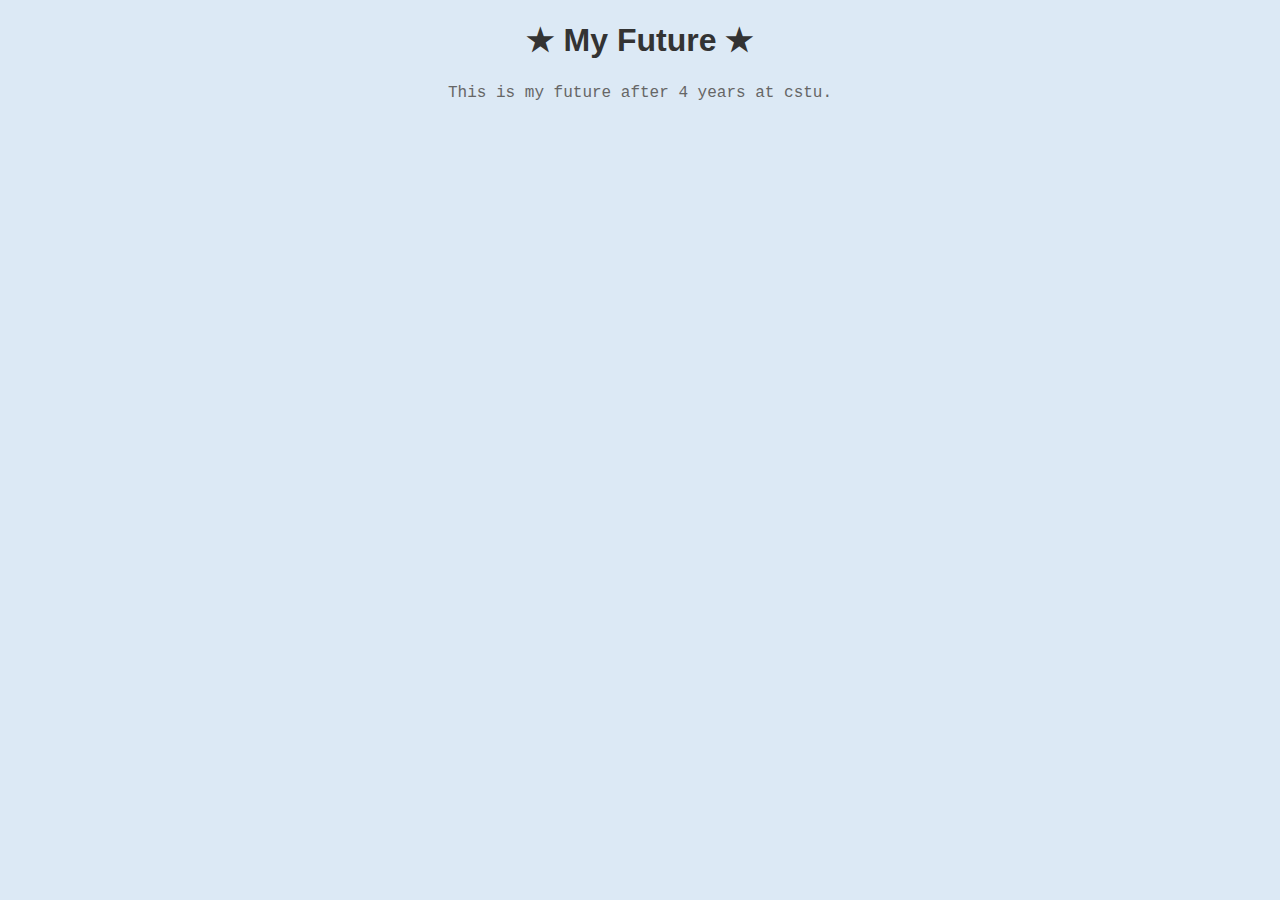
==== myfuture.html @ 263c1077 "Addcontent for myfuture.html" ====
<!DOCTYPE html>
<html lang="en">
<head>
    <meta charset="UTF-8">
    <meta name="viewport" content="width=device-width, initial-scale=1.0">
    <title>myfuture</title>
    <link rel="stylesheet" href="mystyle.css">
    
    <style>
        body {
                font-family: Arial, sans-serif;
            }
            h1 {
                color: #333;
            }
            p {
                color: #666;
            }
            table {
                border: 1px solid black;
                border-collapse: collapse;
                text-align: center;
            }

            @import url('https://fonts.googleapis.com/css2?family=Swanky+and+Moo+Moo&display=swap');
    </style>
</head> 
<body>

    <div class="head-myfuture" align="center">
        <div class="head-myfuture1">
            <h1><b>★ My Future ★</b></h1>
        </div>
        <div class="phead-myfuture">
            <p>This is my future after 4 years at cstu.</p>
        </div>
        
    </div>
        

    <main>
      
    </main>

</body>
</html>
---- mystyle.css ----
.swanky-and-moo-moo-regular {
    font-family: "Swanky and Moo Moo", cursive;
    font-weight: 400;
    font-style: normal;
  }
  

body {
    margin: 0;
    padding: 0;
    background-color: #dce9f5;
}


.head-profile {
    text-align: center;
    padding: 30px;
}

.head1 h1 {
    font-family: "Swanky and Moo Moo", cursive;
    color: #51658b ;
    margin: 0;
}

.head2 p {
    font-family: "Lucida Console", "Courier New", monospace;
    color: #9c7979;
    margin: 0;
}


.content1, .content2, .content3, .content4, .content6 {
    padding: 40px;
    margin: 0 auto;
    max-width: 800px;
    background-color: #fffcf2;
    border: 1px solid hsl(0, 0%, 87%);
    border-radius: 8px;
    box-shadow: 0 0 10px rgba(0, 0, 0, 0.1);
    position: relative;
}

.content1 {
    margin-bottom: 30px; 
}

.content2 {
    margin-bottom: 30px; 
}

.content3 {
    margin-bottom: 30px; 
}

.content4 {
    margin-bottom: 30px; 
}

.content5 {
    margin-bottom: 30px;
}

.content6 {
    margin-bottom: 30px;
}


.content1 h2, .content2 h2, .content3 h2, .content4 h2, .content5 h2, .content6 h2 {
    font-family: "Swanky and Moo Moo", cursive;
    color: #b890b2;
    text-align: center;
}

.vdo video {
    width: 100%;
    height: auto;
    border: 1px solid #ddd;
    border-radius: 20px;
}

.image-container img {
    width:30pc;
    height: 20pc;
    object-fit: cover;
    border-radius: 8px;
    border: 1px solid #ddd;
}

.img-strengths img {
    width:10pc;
    height: 10pc;
    object-fit: cover;
    border-radius: 8px;
    border: 1px solid #ddd;
}

.img-weaknesses img {
    width:10pc;
    height: 10pc;
    object-fit: cover;
    border-radius: 8px;
    border: 1px solid #ddd;
}

.img-interests img {
    width:30pc;
    height: 20pc;
    object-fit: cover;
    border-radius: 8px;
    border: 1px solid #ddd;
}

.img-motivation img {
    width:30pc;
    height: 20pc;
    object-fit: cover;
    border-radius: 8px;
    border: 1px solid #ddd;
}

table {
    width: 100%;
    border-collapse: collapse;
    margin-top: 20px;
}

th, td {
    border: 1px solid #ddd;
    padding: 8px;
    text-align: left;
}

th {
    background-color: #f4f4f4;
}


ul {
    padding-left: 20px;
}

li {
    margin-bottom: 10px;
}


p {
    font-family: "Lucida Console", "Courier New", monospace;
    color: #666;
    line-height: 1.6;
    margin: 0 0 10px;
}


a {
    color: #1e90ff;
    text-decoration: none;
}

a:hover {
    text-decoration: underline;
}

.bg-img1 {
    width: 250px;
    height:250px;
    background-image: url('resources/star.png');
    background-size: cover;
    background-position: center;
    background-repeat: no-repeat;
    position: absolute;
    left: 40px;
    top: 0px;
    z-index: 0;
    transform: rotate(90deg);                                                                                                                                                                                                                                                                              
}

.bg-img2 {
    width: 250px;
    height:250px;
    background-image: url('resources/star.png');
    background-size: cover;
    background-position: center;
    background-repeat: no-repeat;
    position: absolute;
    left: 780px;
    top: 450px;
    z-index: 0;;  
    transform: rotate(45deg);                                                                                                                                                                                                                                                                               
}

.bg-img3 {
    width: 180px;
    height: 150px;
    background-image: url('resources/yellow.png');
    background-size: cover;
    background-position: center;
    background-repeat: no-repeat;
    position: absolute;
    left: 100px;
    top: 100px;
    z-index: 0;;  
    transform: rotate(-20deg);                                                                                                                                                                                                                                                                               
}

.bg-img4 {
    width: 140px;
    height: 140px;
    background-image: url('resources/mhee.png');
    background-size: contain;
    background-position: center;
    background-repeat: no-repeat;
    position: absolute;
    left: 620px;
    top: 320px;
    z-index: 0;;  
    transform: rotate(10deg);                                                                                                                                                                                                                                                                               
}

.bg-img5 {
    width: 140px;
    height: 140px;
    background-image: url('resources/tai.png');
    background-size: contain;
    background-position: center;
    background-repeat: no-repeat;
    position: absolute;
    left: 120px;
    top: 80px;
    z-index: 0;;  
    transform: rotate(-15deg);                                                                                                                                                                                                                                                                               
}

.bg-img6 {
    width: 170px;
    height: 170px;
    background-image: url('resources/yellow.png');
    background-size: contain;
    background-position: center;
    background-repeat: no-repeat;
    position: absolute;
    left: 610px;
    top: 300px;
    z-index: 0;;  
    transform: rotate(17deg);                                                                                                                                                                                                                                                                               
}

.bg-img7 {
    width: 250px;
    height:250px;
    background-image: url('resources/star.png');
    background-size: cover;
    background-position: center;
    background-repeat: no-repeat;
    position: absolute;
    right: 780px;
    top: 450px;
    z-index: 1;;  
    transform: rotate(45deg);                                                                                                                                                                                                                                                                               
}

.bg-img8 {
    width: 250px;
    height:250px;
    background-image: url('resources/star.png');
    background-size: cover;
    background-position: center;
    background-repeat: no-repeat;
    position: absolute;
    left: 790px;
    top: 580px;
    z-index: 1;;  
    transform: rotate(45deg);
}
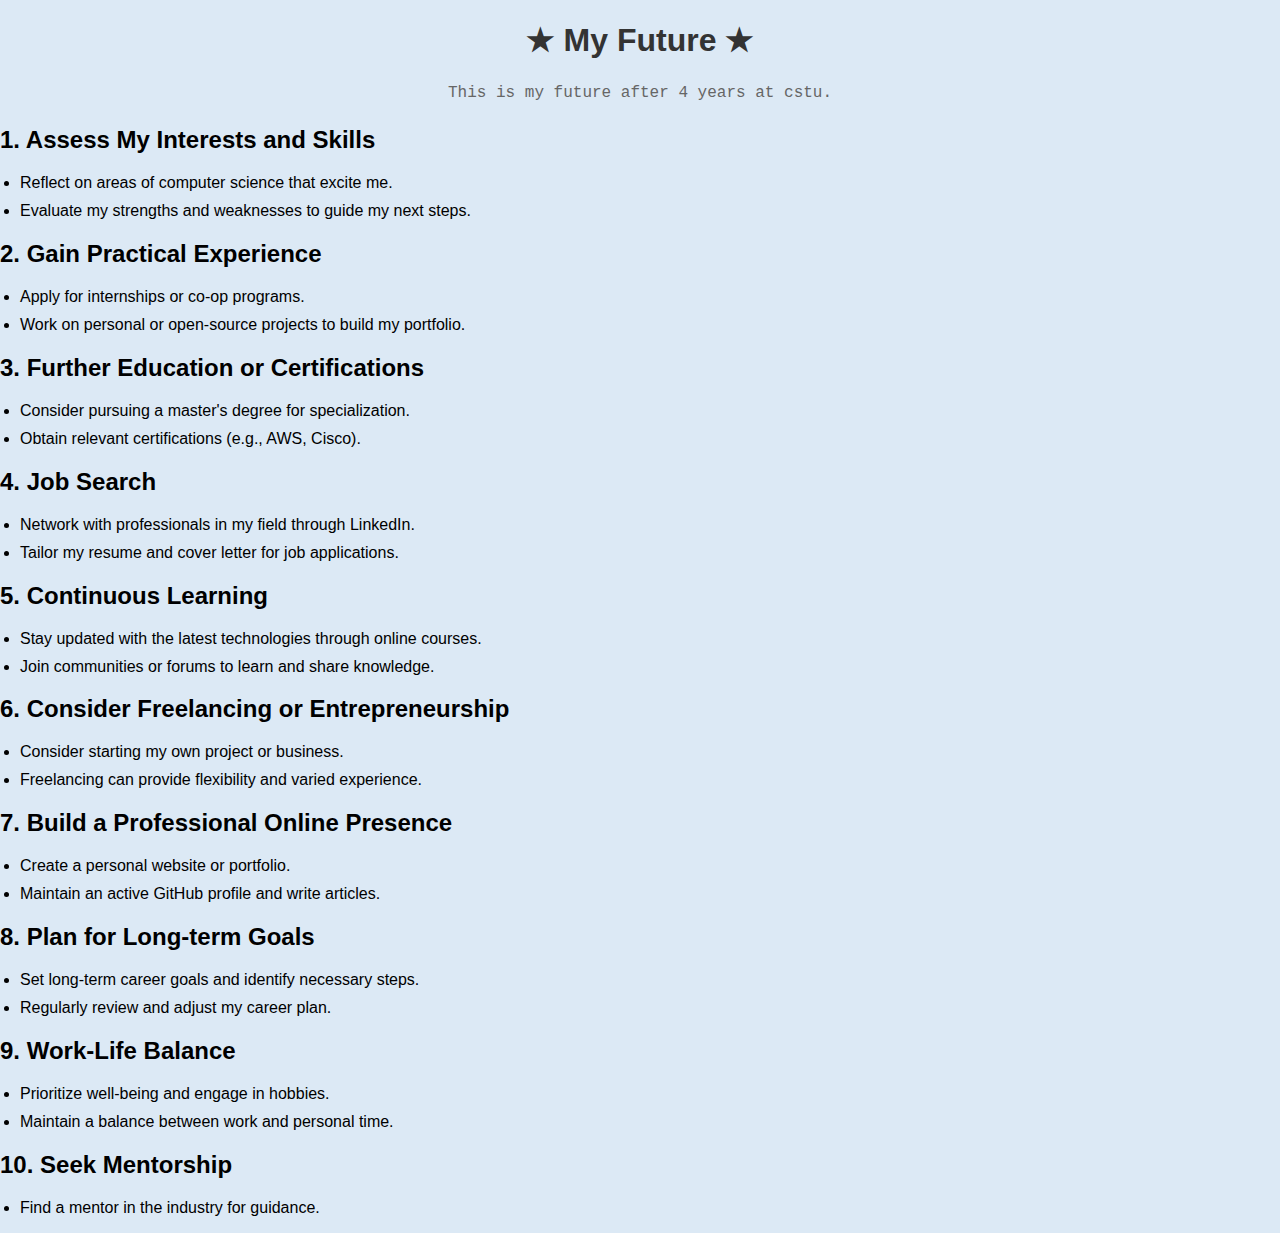
==== commit a00dcc1c: "change terminal" ====
--- a/myfuture.html
+++ b/myfuture.html
@@ -35,12 +35,86 @@
             <p>This is my future after 4 years at cstu.</p>
         </div>
         
+    </div>   
+
+    <div class="plan1">
+        <h2>1. Assess My Interests and Skills</h2>
+        <ul>
+            <li>Reflect on areas of computer science that excite me.</li>
+            <li>Evaluate my strengths and weaknesses to guide my next steps.</li>
+        </ul>
     </div>
-        
 
-    <main>
-      
-    </main>
+    <div class="plan2">
+        <h2>2. Gain Practical Experience</h2>
+        <ul>
+            <li>Apply for internships or co-op programs.</li>
+            <li>Work on personal or open-source projects to build my portfolio.</li>
+        </ul>
+    </div>
+    
+    <div class="plan3">
+        <h2>3. Further Education or Certifications</h2>
+        <ul>
+            <li>Consider pursuing a master's degree for specialization.</li>
+            <li>Obtain relevant certifications (e.g., AWS, Cisco).</li>
+        </ul>
+    </div>
 
+    <div class="plan4">
+        <h2>4. Job Search</h2>
+    <ul>
+        <li>Network with professionals in my field through LinkedIn.</li>
+        <li>Tailor my resume and cover letter for job applications.</li>
+    </ul>
+    </div>
+    
+    <div class="plan5">
+        <h2>5. Continuous Learning</h2>
+        <ul>
+            <li>Stay updated with the latest technologies through online courses.</li>
+            <li>Join communities or forums to learn and share knowledge.</li>
+        </ul>
+    </div>
+
+    <div class="plan6"></div>
+        <h2>6. Consider Freelancing or Entrepreneurship</h2>
+        <ul>
+            <li>Consider starting my own project or business.</li>
+            <li>Freelancing can provide flexibility and varied experience.</li>
+        </ul>
+    </div>
+
+    <div class="plan7"></div>    
+        <h2>7. Build a Professional Online Presence</h2>
+        <ul>
+            <li>Create a personal website or portfolio.</li>
+            <li>Maintain an active GitHub profile and write articles.</li>
+        </ul>
+    </div>
+
+    <div class="plan8"></div>    
+        <h2>8. Plan for Long-term Goals</h2>
+        <ul>
+            <li>Set long-term career goals and identify necessary steps.</li>
+            <li>Regularly review and adjust my career plan.</li>
+         </ul>
+    </div>
+
+    <div class="plan9"></div>    
+        <h2>9. Work-Life Balance</h2>
+        <ul>
+            <li>Prioritize well-being and engage in hobbies.</li>
+            <li>Maintain a balance between work and personal time.</li>
+        </ul>
+    </div>
+
+    <div class="plan10"></div>    
+        <h2>10. Seek Mentorship</h2>
+        <ul>
+            <li>Find a mentor in the industry for guidance.</li>
+        </ul>
+    </div>
+    
 </body>
 </html>
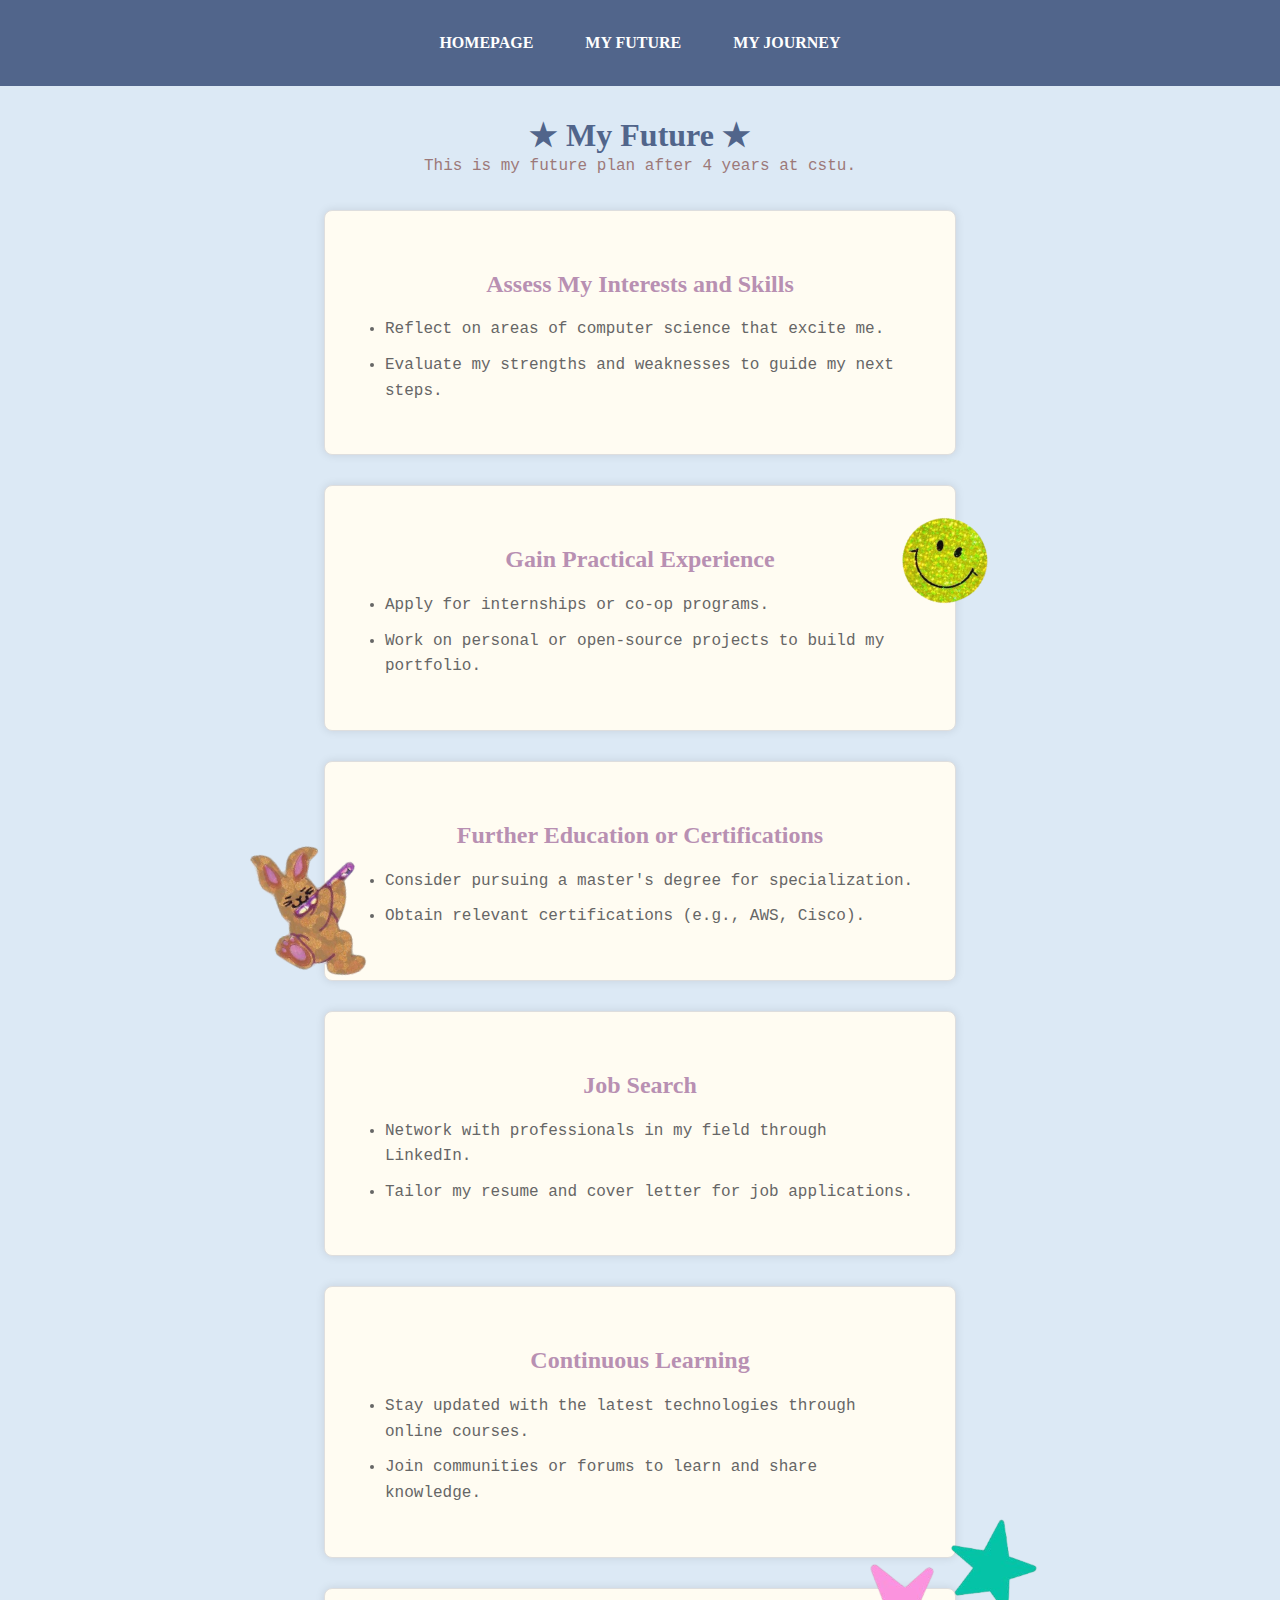
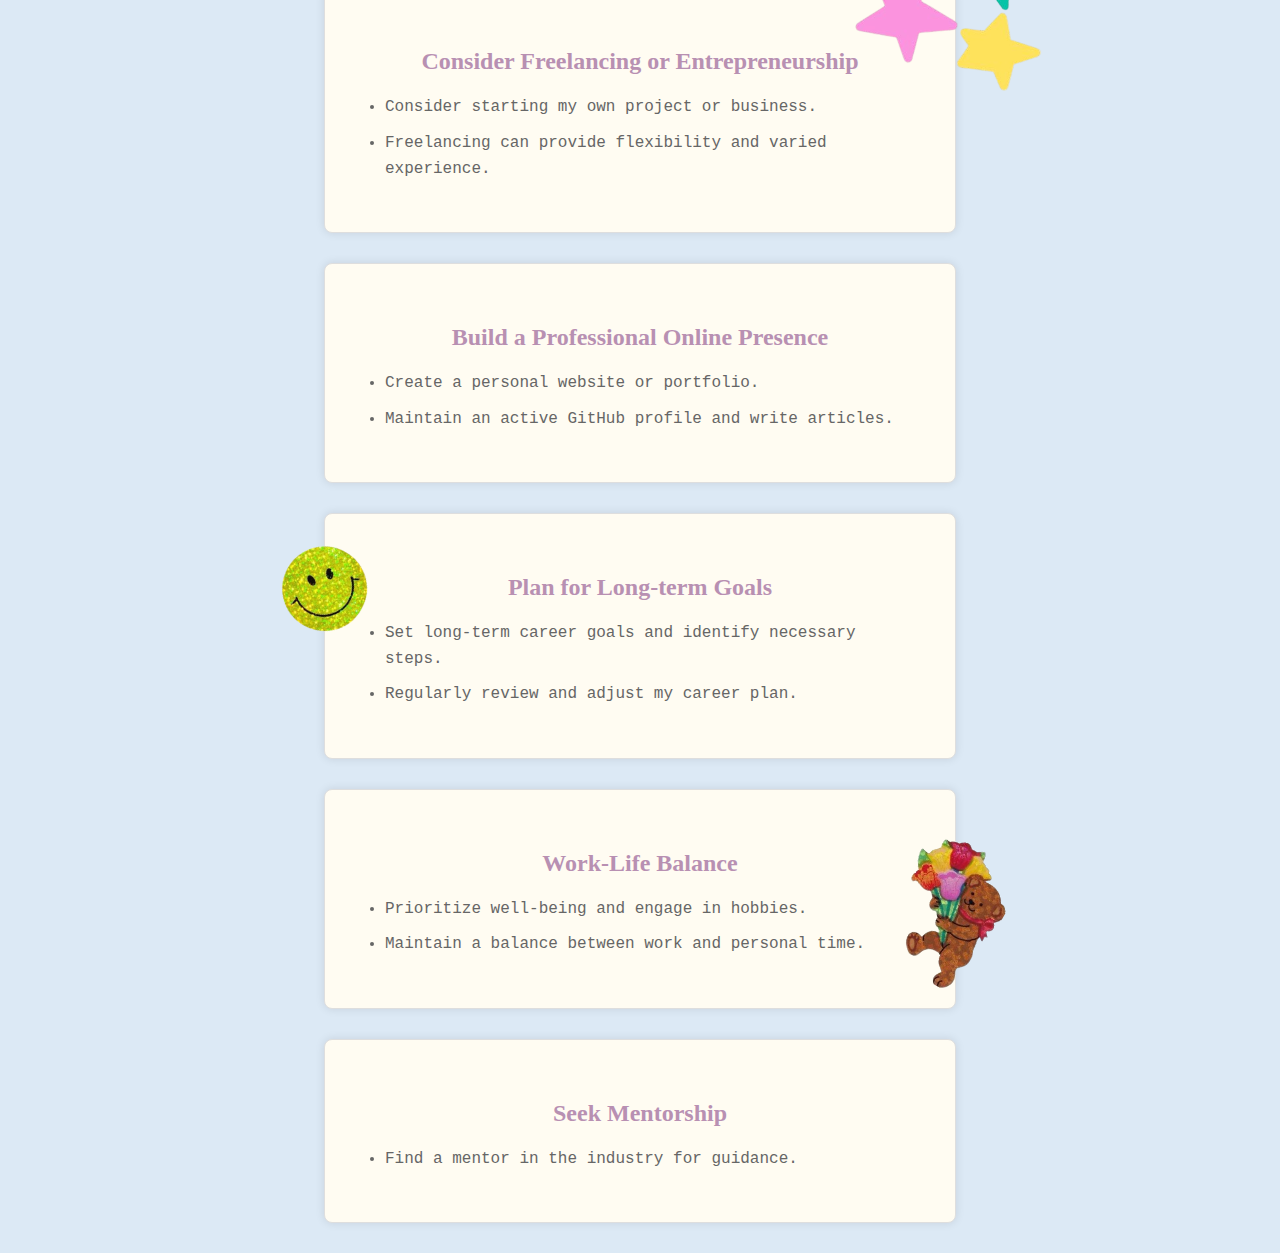
==== commit e3934d76: "Add navbar for all page." ====
--- a/myfuture.html
+++ b/myfuture.html
@@ -27,18 +27,24 @@
 </head> 
 <body>
 
+    <div class="navbar">
+        <a href="index.html">HOMEPAGE</a>
+        <a href="myfuture.html">MY FUTURE</a>
+        <a href="myjourney.html">MY JOURNEY</a>
+    </div>
+
     <div class="head-myfuture" align="center">
         <div class="head-myfuture1">
             <h1><b>★ My Future ★</b></h1>
         </div>
         <div class="phead-myfuture">
-            <p>This is my future after 4 years at cstu.</p>
+            <p>This is my future plan after 4 years at cstu.</p>
         </div>
         
     </div>   
 
     <div class="plan1">
-        <h2>1. Assess My Interests and Skills</h2>
+        <h2>Assess My Interests and Skills</h2>
         <ul>
             <li>Reflect on areas of computer science that excite me.</li>
             <li>Evaluate my strengths and weaknesses to guide my next steps.</li>
@@ -46,7 +52,8 @@
     </div>
 
     <div class="plan2">
-        <h2>2. Gain Practical Experience</h2>
+        <h2>Gain Practical Experience</h2>
+        <div class="mf-img2"></div>
         <ul>
             <li>Apply for internships or co-op programs.</li>
             <li>Work on personal or open-source projects to build my portfolio.</li>
@@ -54,7 +61,8 @@
     </div>
     
     <div class="plan3">
-        <h2>3. Further Education or Certifications</h2>
+        <div class="mf-img3"></div>
+        <h2>Further Education or Certifications</h2>
         <ul>
             <li>Consider pursuing a master's degree for specialization.</li>
             <li>Obtain relevant certifications (e.g., AWS, Cisco).</li>
@@ -62,7 +70,7 @@
     </div>
 
     <div class="plan4">
-        <h2>4. Job Search</h2>
+        <h2>Job Search</h2>
     <ul>
         <li>Network with professionals in my field through LinkedIn.</li>
         <li>Tailor my resume and cover letter for job applications.</li>
@@ -70,47 +78,50 @@
     </div>
     
     <div class="plan5">
-        <h2>5. Continuous Learning</h2>
+        <h2>Continuous Learning</h2>
         <ul>
             <li>Stay updated with the latest technologies through online courses.</li>
             <li>Join communities or forums to learn and share knowledge.</li>
         </ul>
     </div>
 
-    <div class="plan6"></div>
-        <h2>6. Consider Freelancing or Entrepreneurship</h2>
+    <div class="plan6">
+        <h2>Consider Freelancing or Entrepreneurship</h2>
+        <div class="mf-img1"></div>
         <ul>
             <li>Consider starting my own project or business.</li>
             <li>Freelancing can provide flexibility and varied experience.</li>
         </ul>
     </div>
 
-    <div class="plan7"></div>    
-        <h2>7. Build a Professional Online Presence</h2>
+    <div class="plan7">    
+        <h2>Build a Professional Online Presence</h2>
         <ul>
             <li>Create a personal website or portfolio.</li>
             <li>Maintain an active GitHub profile and write articles.</li>
         </ul>
     </div>
 
-    <div class="plan8"></div>    
-        <h2>8. Plan for Long-term Goals</h2>
+    <div class="plan8">   
+        <h2>Plan for Long-term Goals</h2>
+        <div class="mf-img4"></div>
         <ul>
             <li>Set long-term career goals and identify necessary steps.</li>
             <li>Regularly review and adjust my career plan.</li>
          </ul>
     </div>
 
-    <div class="plan9"></div>    
-        <h2>9. Work-Life Balance</h2>
+    <div class="plan9">
+        <h2>Work-Life Balance</h2>
+        <div class="mf-img5"></div>
         <ul>
             <li>Prioritize well-being and engage in hobbies.</li>
             <li>Maintain a balance between work and personal time.</li>
         </ul>
     </div>
 
-    <div class="plan10"></div>    
-        <h2>10. Seek Mentorship</h2>
+    <div class="plan10">    
+        <h2>Seek Mentorship</h2>
         <ul>
             <li>Find a mentor in the industry for guidance.</li>
         </ul>
--- a/mystyle.css
+++ b/mystyle.css
@@ -138,6 +138,10 @@
 
 
 ul {
+    font-family: "Lucida Console", "Courier New", monospace;
+    color: #666;
+    line-height: 1.6;
+    margin: 0 0 10px;
     padding-left: 20px;
 }
 
@@ -273,4 +277,208 @@
     top: 580px;
     z-index: 1;;  
     transform: rotate(45deg);
-}+}
+
+.plan1, .plan2 ,.plan3 ,.plan4 ,.plan5 ,.plan6 ,.plan7 ,.plan8 ,.plan9 ,.plan10 {
+    padding: 40px;
+    margin: 0 auto;
+    max-width: 550px;
+    background-color: #fffcf2;
+    border: 1px solid hsl(0, 0%, 87%);
+    border-radius: 8px;
+    box-shadow: 0 0 10px rgba(0, 0, 0, 0.1);
+    position: relative;
+    margin-bottom: 30px;
+}
+
+.head-myfuture {
+    text-align: center;
+    padding: 30px;
+}
+
+.head-myfuture1 h1 {
+    font-family: "Swanky and Moo Moo", cursive;
+    color: #51658b ;
+    margin: 0;
+}
+
+.phead-myfuture p {
+    font-family: "Lucida Console", "Courier New", monospace;
+    color: #9c7979;
+    margin: 0;
+}
+
+.plan1 h2, .plan2 h2, .plan3 h2, .plan4 h2, .plan5 h2, .plan6 h2, .plan7 h2, .plan8 h2, .plan9 h2, .plan10 h2 {
+    font-family: "Swanky and Moo Moo", cursive;
+    color: #b890b2;
+    text-align: center;
+}
+
+.mf-img1 {
+    width: 250px;
+    height:250px;
+    background-image: url('resources/star.png');
+    background-size: cover;
+    background-position: center;
+    background-repeat: no-repeat;
+    position: absolute;
+    left: 500px;
+    top: -100px;
+    z-index: 0;
+    transform: rotate(90deg);                                                                                                                                                                                                                                                                              
+}
+
+.mf-img2 {
+    width: 180px;
+    height: 150px;
+    background-image: url('resources/yellow.png');
+    background-size: cover;
+    background-position: center;
+    background-repeat: no-repeat;
+    position: absolute;
+    left: 530px;
+    top: -0px;
+    z-index: 0;
+    transform: rotate(20deg);
+}
+
+.mf-img3 {
+    width: 140px;
+    height: 140px;
+    background-image: url('resources/tai.png');
+    background-size: contain;
+    background-position: center;
+    background-repeat: no-repeat;
+    position: absolute;
+    left: -80px;
+    top: 80px;
+    z-index: 0;;  
+    transform: rotate(-15deg);                                                                                                                                                                                                                                                                               
+}
+
+.mf-img4 {
+    width: 180px;
+    height: 150px;
+    background-image: url('resources/yellow.png');
+    background-size: cover;
+    background-position: center;
+    background-repeat: no-repeat;
+    position: absolute;
+    left: -90px;
+    top: -0px;
+    z-index: 0;
+    transform: rotate(-20deg);
+}
+
+.mf-img5 {
+    width: 140px;
+    height: 140px;
+    background-image: url('resources/mhee.png');
+    background-size: contain;
+    background-position: center;
+    background-repeat: no-repeat;
+    position: absolute;
+    left: 550px;
+    top: 50px;
+    z-index: 0;;  
+    transform: rotate(30deg);                                                                                                                                                                                                                                                                               
+}
+
+.year1 h2, .year2 h2, .year3 h2, .year4 h2 {
+    font-family: "Swanky and Moo Moo", cursive;
+    color: #b890b2;
+    text-align: center;
+}
+
+.year1, .year2 ,.year3 ,.year4 {
+    padding: 40px;
+    margin: 0 auto;
+    max-width: 550px;
+    background-color: #fffcf2;
+    border: 1px solid hsl(0, 0%, 87%);
+    border-radius: 8px;
+    box-shadow: 0 0 10px rgba(0, 0, 0, 0.1);
+    position: relative;
+    margin-bottom: 30px;
+}
+
+.mj-img1 {
+    width: 180px;
+    height: 200px;
+    background-image: url('resources/mheenao.png');
+    background-size: cover;
+    background-position: center;
+    background-repeat: no-repeat;
+    position: absolute;
+    left: 0px;
+    top: 200px;
+    z-index: 0;
+    transform: rotate(0deg);
+}
+
+.mj-img2 {
+    width: 160px;
+    height: 160px;
+    background-image: url('resources/mhee2.png');
+    background-size: cover;
+    background-position: center;
+    background-repeat: no-repeat;
+    position: absolute;
+    left:560px;
+    top: 50px;
+    z-index: 0;
+    transform: rotate(0deg);
+}
+
+.mj-img3 {
+    width: 180px;
+    height: 180px;
+    background-image: url('resources/girl.png');
+    background-size: cover;
+    background-position: center;
+    background-repeat: no-repeat;
+    position: absolute;
+    left:-130px;
+    top: 290px;
+    z-index: 0;
+    transform: rotate(-19deg);
+}
+
+.mj-img4 {
+    width: 180px;
+    height: 180px;
+    background-image: url('resources/girl2.png');
+    background-size: cover;
+    background-position: center;
+    background-repeat: no-repeat;
+    position: absolute;
+    left:550px;
+    top: 290px;
+    z-index: 0;
+    transform: rotate(0deg);
+}
+
+.navbar {
+    background-color: #51658b; 
+    overflow: hidden; 
+    padding: 20px 0; 
+    display: flex; 
+    justify-content: center;
+    font-family: "Swanky and Moo Moo", cursive;
+}
+
+.navbar a {
+    display: block; 
+    color: white; 
+    text-align: center; 
+    padding: 14px 16px; 
+    text-decoration: none; 
+    transition: background-color 0.3s; 
+    margin: 0 10px;
+    font-weight: 700;
+}
+
+.navbar a:hover {
+    background-color: #b890b2; 
+}
+
